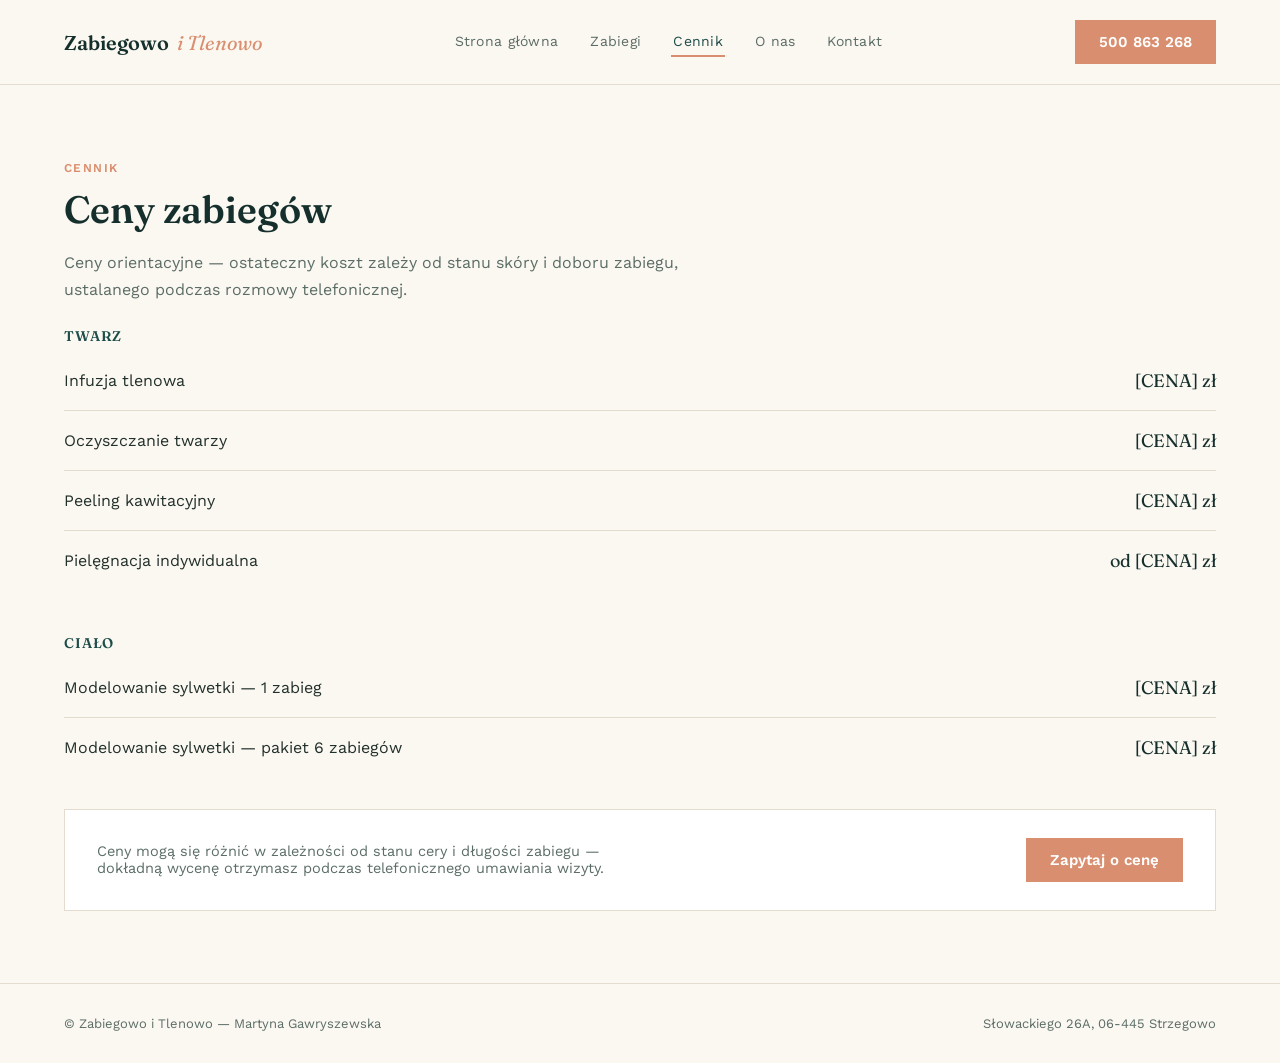
==== cennik.html @ 4db088a0 "first commit" ====
<!doctype html>
<html lang="pl">
<head>
<meta charset="utf-8">
<meta name="viewport" content="width=device-width, initial-scale=1">
<title>Cennik — Zabiegowo i Tlenowo</title>
<meta name="description" content="Cennik zabiegów kosmetologicznych w Strzegowie.">
<link rel="preconnect" href="https://fonts.googleapis.com">
<link rel="preconnect" href="https://fonts.gstatic.com" crossorigin>
<link href="https://fonts.googleapis.com/css2?family=Fraunces:ital,wght@0,500;0,600;1,500&family=Work+Sans:wght@400;500;600&display=swap" rel="stylesheet">
<link rel="stylesheet" href="style.css">
</head>
<body>

<header>
  <div class="logo"><b>Zabiegowo</b><i>i Tlenowo</i></div>
  <nav>
    <a class="navlink" href="index.html">Strona główna</a>
    <a class="navlink" href="zabiegi.html">Zabiegi</a>
    <a class="navlink active" href="cennik.html">Cennik</a>
    <a class="navlink" href="o-nas.html">O nas</a>
    <a class="navlink" href="kontakt.html">Kontakt</a>
  </nav>
  <a class="btn" href="tel:+48500863268">500 863 268</a>
</header>

<section style="padding-bottom:24px;">
  <span class="eyebrow">Cennik</span>
  <h1 style="font-size:38px;color:var(--teal-deep);margin-top:10px;">Ceny zabiegów</h1>
  <p style="font-size:16px;line-height:1.7;color:var(--ink-soft);max-width:640px;margin-top:16px;">Ceny orientacyjne — ostateczny koszt zależy od stanu skóry i doboru zabiegu, ustalanego podczas rozmowy telefonicznej.</p>
</section>

<section style="padding-top:0;padding-bottom:32px;">
  <div style="display:flex;flex-direction:column;gap:44px;">

    <div class="price-group">
      <h3>Twarz</h3>
      <div class="price-row"><span>Infuzja tlenowa</span><span class="price">[CENA] zł</span></div>
      <div class="price-row"><span>Oczyszczanie twarzy</span><span class="price">[CENA] zł</span></div>
      <div class="price-row"><span>Peeling kawitacyjny</span><span class="price">[CENA] zł</span></div>
      <div class="price-row"><span>Pielęgnacja indywidualna</span><span class="price">od [CENA] zł</span></div>
    </div>

    <div class="price-group">
      <h3>Ciało</h3>
      <div class="price-row"><span>Modelowanie sylwetki — 1 zabieg</span><span class="price">[CENA] zł</span></div>
      <div class="price-row"><span>Modelowanie sylwetki — pakiet 6 zabiegów</span><span class="price">[CENA] zł</span></div>
    </div>

  </div>
</section>

<div class="price-note">
  <span>Ceny mogą się różnić w zależności od stanu cery i długości zabiegu — dokładną wycenę otrzymasz podczas telefonicznego umawiania wizyty.</span>
  <a class="btn" href="tel:+48500863268">Zapytaj o cenę</a>
</div>

<footer>
  <span>© Zabiegowo i Tlenowo — Martyna Gawryszewska</span>
  <span>Słowackiego 26A, 06-445 Strzegowo</span>
</footer>

</body>
</html>
---- style.css ----
:root{
  --bg:#FBF7F1; --surface:#FFFFFF; --ink:#22302B; --ink-soft:#5B6D66;
  --teal:#1F4E4A; --teal-deep:#152F2C; --aqua:#8FC2BA; --terracotta:#D98F6F;
  --line:#E4DCCE;
}
*{box-sizing:border-box;}
body{margin:0;background:var(--bg);color:var(--ink);font-family:'Work Sans',system-ui,sans-serif;}
h1,h2,h3{font-family:'Fraunces',Georgia,serif;font-weight:600;margin:0;}
p{margin:0;}
a{color:inherit;text-decoration:none;}
img{max-width:100%;}

.wrap{max-width:1200px;margin:0 auto;padding-inline:24px;}

header{display:flex;align-items:center;justify-content:space-between;padding:20px 5vw;border-bottom:1px solid var(--line);background:var(--bg);flex-wrap:wrap;gap:16px;position:sticky;top:0;z-index:10;}
.logo{display:flex;align-items:baseline;gap:8px;font-family:'Fraunces',serif;font-size:20px;}
.logo b{font-weight:600;color:var(--teal-deep);}
.logo i{font-style:italic;color:var(--terracotta);}
nav{display:flex;gap:28px;align-items:center;flex-wrap:wrap;}
.navlink{font-size:14px;letter-spacing:.02em;color:var(--ink-soft);padding:6px 2px;border-bottom:2px solid transparent;}
.navlink:hover{color:var(--teal);}
.navlink.active{color:var(--teal);border-bottom:2px solid var(--terracotta);}

.btn{display:inline-flex;align-items:center;gap:10px;background:var(--terracotta);color:#fff;padding:13px 24px;font-size:15px;font-weight:600;}
.btn.ghost{background:transparent;border:1px solid var(--teal);color:var(--teal);}

.eyebrow{font-size:12px;letter-spacing:.12em;text-transform:uppercase;color:var(--terracotta);font-weight:600;}

.hero{display:flex;gap:48px;padding:64px 5vw 72px;align-items:center;flex-wrap:wrap;}
.hero > div{flex:1 1 380px;}
.hero h1{font-size:44px;line-height:1.1;color:var(--teal-deep);}
.hero p{font-size:16px;line-height:1.7;color:var(--ink-soft);max-width:460px;margin-top:18px;}
.hero .actions{display:flex;gap:14px;align-items:center;margin-top:24px;flex-wrap:wrap;}
.hero .note{display:block;font-size:13px;color:var(--ink-soft);margin-top:14px;}
.hero-image{width:100%;aspect-ratio:4/5;background:linear-gradient(160deg,var(--teal),var(--teal-deep));display:flex;align-items:flex-end;padding:28px;position:relative;}
.hero-image span{color:#fff;font-family:'Fraunces',serif;font-style:italic;font-size:18px;opacity:.85;}

.strip{display:flex;border-top:1px solid var(--line);border-bottom:1px solid var(--line);flex-wrap:wrap;}
.strip > div{flex:1 1 200px;padding:26px 5vw;border-right:1px solid var(--line);}
.strip > div:last-child{border-right:none;}
.strip .label{font-size:13px;color:var(--ink-soft);}
.strip .value{font-family:'Fraunces',serif;font-size:17px;margin-top:6px;}

section{padding:72px 5vw;}
.section-head{display:flex;justify-content:space-between;align-items:flex-end;gap:24px;flex-wrap:wrap;margin-bottom:36px;}
.section-head h2{font-size:30px;color:var(--teal-deep);}

.grid3{display:grid;grid-template-columns:repeat(3,minmax(0,1fr));gap:24px;}
.grid2{display:grid;grid-template-columns:repeat(2,minmax(0,1fr));gap:24px;}
@media(max-width:820px){.grid3,.grid2{grid-template-columns:1fr;}}

.card{background:var(--surface);border:1px solid var(--line);padding:32px;display:flex;flex-direction:column;gap:12px;}
.card .num{font-size:12px;color:var(--terracotta);font-weight:600;}
.card h3{font-size:21px;color:var(--teal-deep);}
.card p{font-size:14.5px;line-height:1.7;color:var(--ink-soft);}
.card .meta{display:flex;gap:20px;font-size:13px;color:var(--ink-soft);border-top:1px solid var(--line);padding-top:14px;margin-top:4px;flex-wrap:wrap;}

.cta-strip{background:var(--teal-deep);padding:52px 5vw;display:flex;justify-content:space-between;align-items:center;gap:24px;flex-wrap:wrap;}
.cta-strip h2{color:#fff;font-size:24px;max-width:520px;}

footer{display:flex;justify-content:space-between;padding:32px 5vw;font-size:13px;color:var(--ink-soft);border-top:1px solid var(--line);flex-wrap:wrap;gap:8px;}

.price-row{display:flex;align-items:center;justify-content:space-between;padding:18px 0;border-bottom:1px solid var(--line);font-size:16px;}
.price-row:last-child{border-bottom:none;}
.price{font-family:'Fraunces',serif;font-size:18px;color:var(--teal-deep);font-variant-numeric:tabular-nums;}
.price-group h3{font-size:14px;letter-spacing:.06em;text-transform:uppercase;color:var(--teal);margin-bottom:6px;}
.price-note{margin:0 5vw 72px;background:var(--surface);border:1px solid var(--line);padding:28px 32px;display:flex;justify-content:space-between;align-items:center;gap:20px;flex-wrap:wrap;}
.price-note span{font-size:14.5px;color:var(--ink-soft);max-width:520px;}

.info-row{display:flex;justify-content:space-between;padding:18px 0;border-bottom:1px solid var(--line);flex-wrap:wrap;gap:6px;}
.info-row:last-child{border-bottom:none;}
.info-row .val{font-family:'Fraunces',serif;font-size:18px;color:var(--teal-deep);}
.map-placeholder{width:100%;min-height:300px;background:var(--surface);border:1px solid var(--line);display:flex;align-items:center;justify-content:center;color:var(--ink-soft);font-size:14px;text-align:center;padding:20px;}

.about-stats{display:flex;gap:36px;padding-top:8px;flex-wrap:wrap;}
.about-stats .n{font-family:'Fraunces',serif;font-size:26px;color:var(--teal-deep);}
.about-stats .l{font-size:13px;color:var(--ink-soft);}
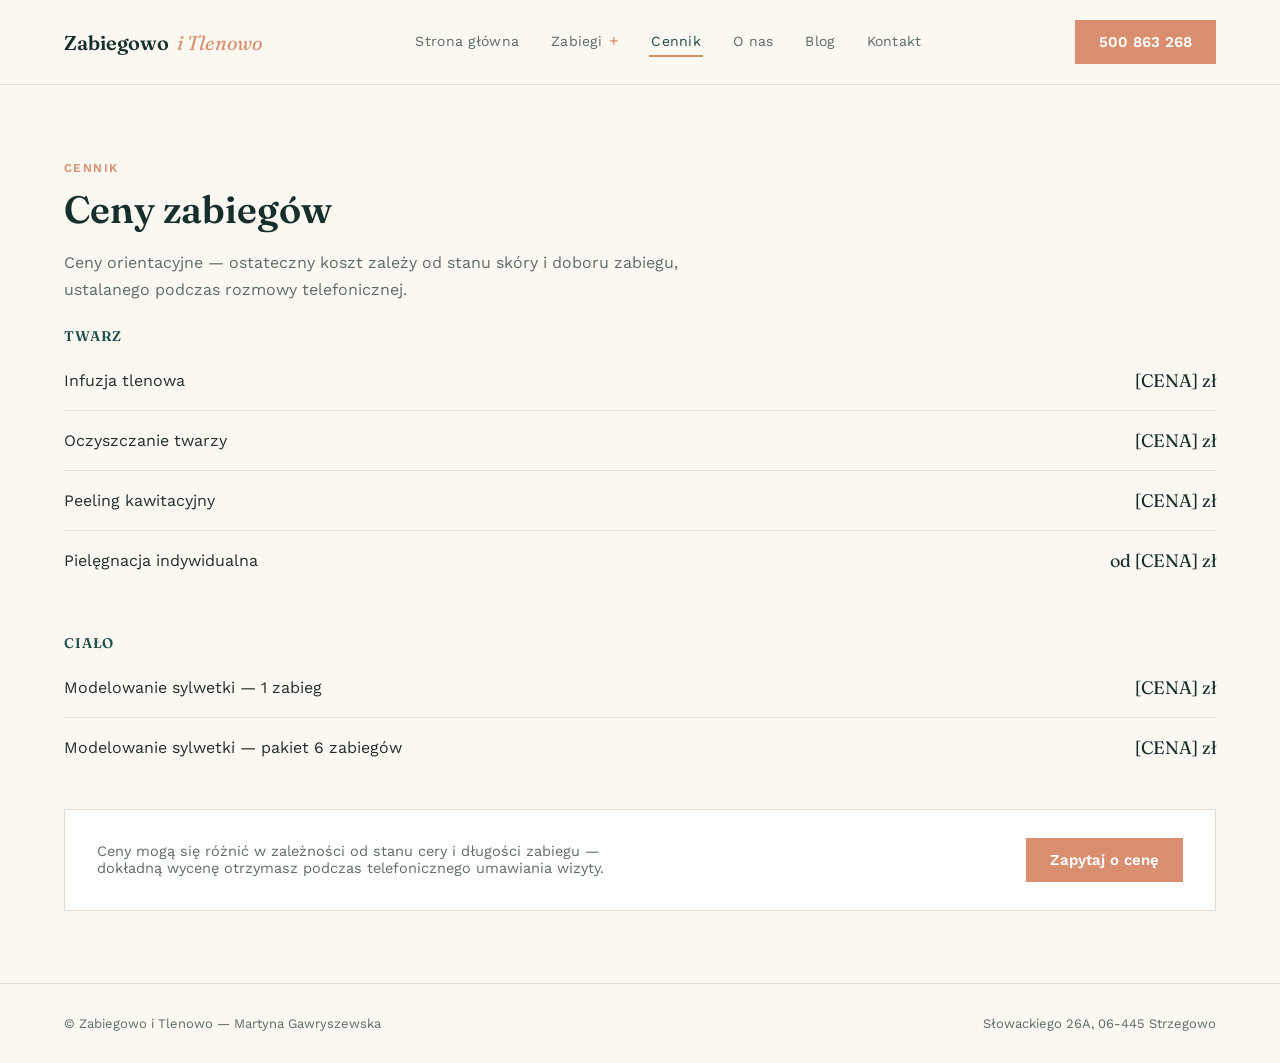
==== commit 1633c85f: "zmiany v1" ====
--- a/cennik.html
+++ b/cennik.html
@@ -16,9 +16,15 @@
   <div class="logo"><b>Zabiegowo</b><i>i Tlenowo</i></div>
   <nav>
     <a class="navlink" href="index.html">Strona główna</a>
-    <a class="navlink" href="zabiegi.html">Zabiegi</a>
+    <div class="nav-dropdown">
+      <a class="navlink" href="zabiegi.html">Zabiegi</a>
+      <div class="dropdown-menu">
+        <a href="infuzja-tlenowa.html">Infuzja tlenowa</a><a href="oczyszczanie-twarzy.html">Oczyszczanie twarzy</a><a href="modelowanie-sylwetki.html">Modelowanie sylwetki</a><a href="pielegnacja-indywidualna.html">Pielęgnacja indywidualna</a>
+      </div>
+    </div>
     <a class="navlink active" href="cennik.html">Cennik</a>
     <a class="navlink" href="o-nas.html">O nas</a>
+    <a class="navlink" href="blog.html">Blog</a>
     <a class="navlink" href="kontakt.html">Kontakt</a>
   </nav>
   <a class="btn" href="tel:+48500863268">500 863 268</a>
--- a/style.css
+++ b/style.css
@@ -20,6 +20,13 @@
 .navlink{font-size:14px;letter-spacing:.02em;color:var(--ink-soft);padding:6px 2px;border-bottom:2px solid transparent;}
 .navlink:hover{color:var(--teal);}
 .navlink.active{color:var(--teal);border-bottom:2px solid var(--terracotta);}
+.nav-dropdown{position:relative;}
+.nav-dropdown > .navlink{display:inline-flex;align-items:center;gap:7px;}
+.nav-dropdown > .navlink::after{content:'+';font-size:16px;line-height:1;color:var(--terracotta);}
+.dropdown-menu{position:absolute;top:calc(100% + 12px);left:-16px;min-width:240px;padding:10px;background:var(--surface);border:1px solid var(--line);box-shadow:0 14px 30px rgba(21,47,44,.12);display:none;z-index:20;}
+.nav-dropdown:hover .dropdown-menu,.nav-dropdown:focus-within .dropdown-menu{display:flex;flex-direction:column;}
+.dropdown-menu a{padding:10px 12px;font-size:13px;color:var(--ink-soft);}
+.dropdown-menu a:hover{background:var(--bg);color:var(--teal);}
 
 .btn{display:inline-flex;align-items:center;gap:10px;background:var(--terracotta);color:#fff;padding:13px 24px;font-size:15px;font-weight:600;}
 .btn.ghost{background:transparent;border:1px solid var(--teal);color:var(--teal);}
@@ -54,6 +61,23 @@
 .card h3{font-size:21px;color:var(--teal-deep);}
 .card p{font-size:14.5px;line-height:1.7;color:var(--ink-soft);}
 .card .meta{display:flex;gap:20px;font-size:13px;color:var(--ink-soft);border-top:1px solid var(--line);padding-top:14px;margin-top:4px;flex-wrap:wrap;}
+.card-link{display:inline-flex;align-items:center;gap:8px;color:var(--teal);font-size:14px;font-weight:600;margin-top:auto;padding-top:8px;}
+.card-link:hover{color:var(--terracotta);}
+.detail-hero{padding:72px 5vw 48px;display:grid;grid-template-columns:minmax(0,1.1fr) minmax(280px,.9fr);gap:56px;align-items:end;}
+.detail-hero h1{font-size:48px;line-height:1.08;color:var(--teal-deep);margin-top:12px;}
+.detail-hero p{font-size:17px;line-height:1.75;color:var(--ink-soft);max-width:650px;margin-top:20px;}
+.detail-aside{background:var(--teal-deep);color:#fff;padding:28px;}
+.detail-aside strong{font-family:'Fraunces',serif;font-size:24px;font-weight:600;display:block;margin-bottom:14px;}
+.detail-aside p{color:rgba(255,255,255,.8);font-size:14px;line-height:1.7;margin:0;}
+.detail-content{display:grid;grid-template-columns:minmax(0,1.3fr) minmax(240px,.7fr);gap:56px;}
+.detail-content h2{font-size:28px;color:var(--teal-deep);margin-bottom:16px;}
+.detail-content p,.detail-content li{font-size:15px;line-height:1.8;color:var(--ink-soft);}
+.detail-content ul{padding-left:20px;margin-top:10px;}
+.blog-card{min-height:260px;}
+.blog-card .post-date{font-size:12px;color:var(--terracotta);font-weight:600;letter-spacing:.08em;text-transform:uppercase;}
+.blog-card h3{font-size:24px;}
+.blog-card p{margin-bottom:8px;}
+@media(max-width:820px){.detail-hero,.detail-content{grid-template-columns:1fr;gap:32px;}.detail-hero h1{font-size:38px;}.dropdown-menu{position:static;box-shadow:none;margin-top:4px;}.nav-dropdown:focus-within .dropdown-menu{display:flex;}}
 
 .cta-strip{background:var(--teal-deep);padding:52px 5vw;display:flex;justify-content:space-between;align-items:center;gap:24px;flex-wrap:wrap;}
 .cta-strip h2{color:#fff;font-size:24px;max-width:520px;}
